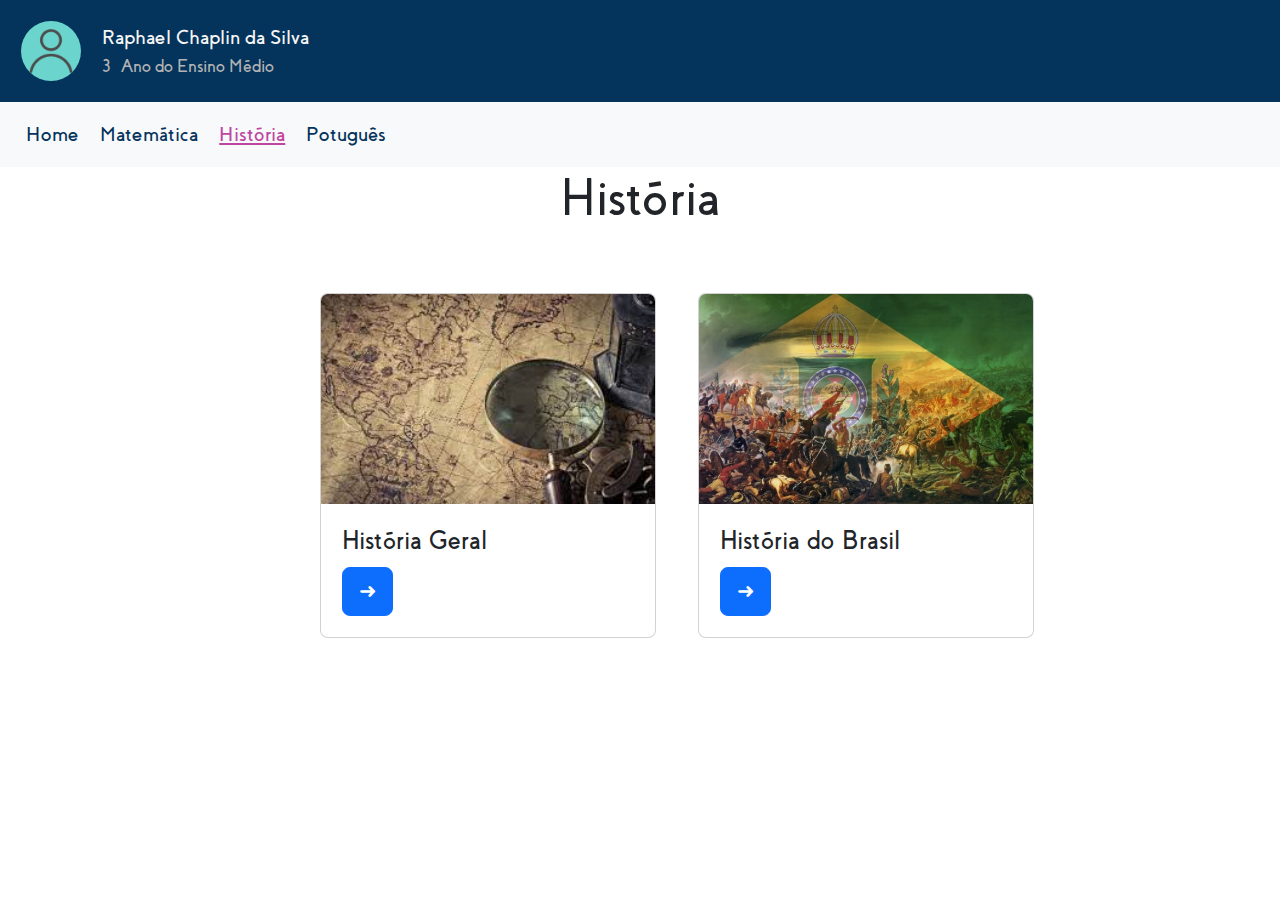
==== hist.html @ ba40ef39 "Passei projeto para o git" ====
<!DOCTYPE html>
<html lang="pt-br">

<head>
    <meta charset="UTF-8">
    <meta http-equiv="X-UA-Compatible" content="IE=edge">
    <meta name="viewport" content="width=device-width, initial-scale=1.0">
    <link rel="stylesheet" href="./css/bootstrap.min.css">
    <link rel="stylesheet" href="./style/style.css">
    <title>PROJETO GLART</title>
</head>

<body>
    <!--Menu-->
    <header id="section_header">
        <div><img src="images/aluno.png" alt="" id="img_perfil_estudante"></div>
        <div>
            <p>Raphael Chaplin da Silva</p>
            <p class="ano_aluno">3º Ano do Ensino Médio</p>
        </div>
    </header>
    <nav class="navbar navbar-expand-md bg-light">
        <div class="container-fluid">
            <button class="navbar-toggler" type="button" data-bs-toggle="collapse" data-bs-target="#navbarNavAltMarkup"
                aria-controls="navbarNavAltMarkup" aria-expanded="false" aria-label="Toggle navigation">
                <span class="navbar-toggler-icon"></span>
            </button>
            <span class="collapse navbar-collapse" id="navbarNavAltMarkup">
                <div class="navbar-nav">
                    <!--Links menu-->
                    <a class="nav-link" href="index.html">Home</a>
                    <a class="nav-link" href="mat.html">Matemática</a>
                    <a class="nav-link ativo" href="hist.html">História</a>
                    <a class="nav-link" href="port.html">Potuguês</a>
                </div>
            </span>
        </div>
    </nav>
    <main>
        <div class="titulo_materia">
            <h1>História</h1>
        </div>

        <div class="container ">
            <div class="row justify-content-center">
                <div class="col-6 my-4 playlist">
                    <div class="card playlist">
                        <img src="images/historiageral.jfif" class="card-img-top" alt="...">
                        <div class="card-body">
                          <h5 class="card-title">História Geral</h5>
                          <a href="html/histGeral.html" class="btn btn-primary"> ➜</a>
                        </div>
                    </div>
                </div>
                <div class="col-6 my-4 playlist">
                    <div class="card playlist">
                        <img src="images/historia-do-brasil.jpg" class="card-img-top" alt="...">
                        <div class="card-body">
                          <h5 class="card-title">História do Brasil</h5>
                          <a href="html/histBrasil.html" class="btn btn-primary"> ➜</a>
                        </div> 
                    </div>
                </div>
            </div>
        </div>

        </div>
    </main>
    <script src="./js/bootstrap.min.js"></script>
</body>

</html>
---- style/style.css ----
@font-face {
    font-family: 'Coves';
    src: url(../fonts/Coves-Bold/Coves\ Bold.otf);
}

* {
    margin: 0;
    padding: 0;
}
/*Cores*/
:root {
    --preto: #000;
    --azul_escuro: #04345C;
    --azul_claro: #6BD4CD;
    --roxo_detalhe: #BF46A0;
}
/*body*/

html {
    font-size: calc(16px + 0.390625vw);
}

body {
    /* background-color: var(--verde_escuro); */
    font-family: 'Coves';
}

p {
    margin-top: 0;
    margin-bottom: 0;
}

/*navbar*/
.navbar {
    transition: 0.4s;
    /* background-color: #3c5e45cb; */
    --bs-navbar-padding-y: 0.3rem;
}

.navbar-toggler-icon {
    display: flex;
    width: 1.5em;
    height: 1.5em;
    vertical-align: middle;
    background-image: url(../images/icone-menu.png);
    background-repeat: no-repeat;
    background-position: center;
    background-size: 100%;
}
.ativo {
    text-decoration: underline;
    color: var(--roxo_detalhe)!important;
}

.navbar-nav a {
    color: var(--azul_escuro);
}

.navbar-nav a:hover {
    color: var(--roxo_detalhe);
}



/* Cabeçalho */
#section_header{
    padding: 1em;
    display: flex;
    align-items: center;
    background-color: var(--azul_escuro);
}

.ano_aluno{
    font-size: 18px;
    color: rgb(179, 179, 179) !important;
}

#section_header p{
    color: whitesmoke;
}

#img_perfil_estudante {
    margin-right: 1em;
	background-color: var(--azul_claro);
    border-radius: 50%;
    height: 60px;
}

.titulo_materia {
    display: flex;
    justify-content: center;
}

/*Carrossel*/
.img-carrossel {
    object-fit: cover;
    height: 23rem;
    width: 100%;
}

#news_carrossel {
    display: flex;
    justify-content: center;
    margin: 1em 0;
}


/* Playlists */
.playlist{
    width: 16rem;
    margin: 1em;
}

.playlist img{
    height: 10rem;
    object-fit: cover;
}

/*iframes*/

iframe {
    width: 400px;
    height: 220px;
}

.videos div {
    margin: 1em 2em;
}

input[type=checkbox] {
    position: relative;
    cursor: pointer;
    width: 30px;
    height: 30px;
    border: solid;
    border-radius: 50%;
}

/*Pare da ProgressBar*/

#myProgress{
	margin: auto;
	width: 50%;
	background-color: rgb(161, 161, 161);
    border-radius: 20px;
}

#myBar {
	width: 50%;
	height: 30px;
	background-color: var(--azul_escuro);
    border-radius: 20px;
}



/*breakpoints*/

/* Medium devices (tablets, 768px and up) */
@media (min-width: 768px) {
    /*navbar*/
    .navbar {
        transition: 0.5s;
        background-color: #3c5e4500;
    }


    /*sect_sobre*/
    .cartao {
        max-width: 70%;
    }

    .cartao_esquerda {
        float: left;
    }

    .cartao_direita {
        float: right;
    }

    /* .img_cartao{
        border-radius: 0px 10px 10px 0px;
    } */
    #contato_container {
        max-width: 800px;
    }

    input[type="submit"]{
        min-width: 300px;
        transition: .5s;
    }
}
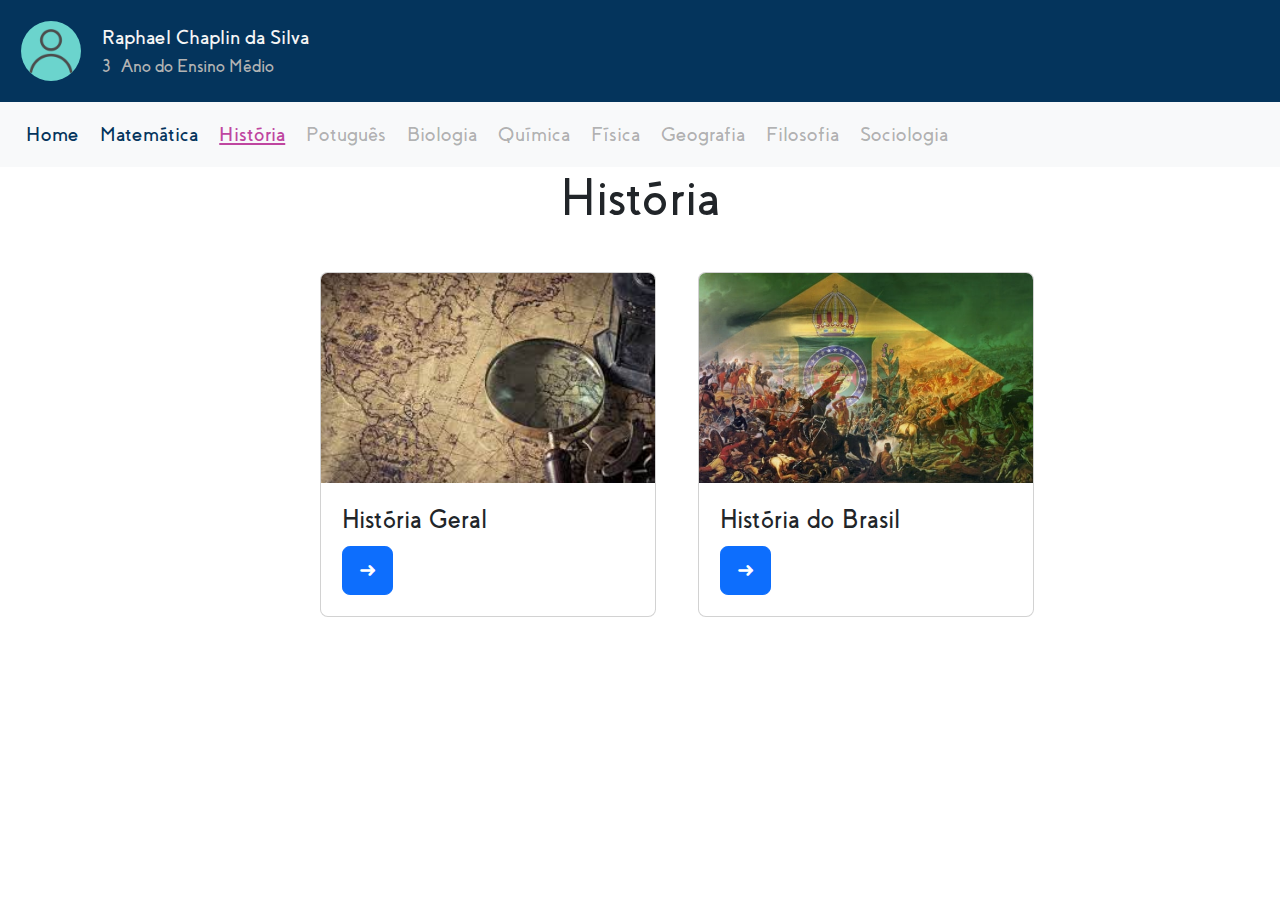
==== commit 14e0b3f6: "novas features" ====
--- a/hist.html
+++ b/hist.html
@@ -31,7 +31,13 @@
                     <a class="nav-link" href="index.html">Home</a>
                     <a class="nav-link" href="mat.html">Matemática</a>
                     <a class="nav-link ativo" href="hist.html">História</a>
-                    <a class="nav-link" href="port.html">Potuguês</a>
+                    <a class="nav-link disabled" href="#">Potuguês</a>
+                    <a class="nav-link disabled" href="#">Biologia</a>
+                    <a class="nav-link disabled" href="#">Química</a>
+                    <a class="nav-link disabled" href="#">Física</a>
+                    <a class="nav-link disabled" href="#">Geografia</a>
+                    <a class="nav-link disabled" href="#">Filosofia</a>
+                    <a class="nav-link disabled" href="#">Sociologia</a>
                 </div>
             </span>
         </div>
@@ -43,7 +49,7 @@
 
         <div class="container ">
             <div class="row justify-content-center">
-                <div class="col-6 my-4 playlist">
+                <div class="col-4 my-2 playlist">
                     <div class="card playlist">
                         <img src="images/historiageral.jfif" class="card-img-top" alt="...">
                         <div class="card-body">
@@ -52,7 +58,7 @@
                         </div>
                     </div>
                 </div>
-                <div class="col-6 my-4 playlist">
+                <div class="col-4 my-2 playlist">
                     <div class="card playlist">
                         <img src="images/historia-do-brasil.jpg" class="card-img-top" alt="...">
                         <div class="card-body">
--- a/style/style.css
+++ b/style/style.css
@@ -119,6 +119,7 @@
 /*iframes*/
 
 iframe {
+    transition: 0.5s;
     width: 400px;
     height: 220px;
 }
@@ -146,47 +147,62 @@
 }
 
 #myBar {
-	width: 50%;
+    transition: 0.5s;
+	width: 0%;
 	height: 30px;
-	background-color: var(--azul_escuro);
+	background-color: var(--azul_claro);
     border-radius: 20px;
 }
 
+#myBar p {
+    display: flex;
+    justify-content: end;
+    color: var(--azul_escuro);
+    padding-right: 10px;
+}
+
+footer {
+    background-color: var(--azul_claro);
+    padding: 2em 0;
+}
+
+footer section {
+    width: 80%;
+    margin: auto;
+    padding: 0.5em;
+    background-color: var(--azul_escuro);
+    border-radius: 30px;
+    color: whitesmoke;
+}
+
+footer section div {
+    margin: 1em;
+}
+
+footer img{
+    height: 3rem;
+}
+
+footer img:hover{
+    transition: 0.5s;
+    height: 3.3rem;
+}
+
+#logoInsta {
+    width: 3rem;
+    margin: auto;
+}
 
 
 /*breakpoints*/
 
 /* Medium devices (tablets, 768px and up) */
-@media (min-width: 768px) {
+@media (max-width: 768px) {
     /*navbar*/
-    .navbar {
-        transition: 0.5s;
-        background-color: #3c5e4500;
-    }
-
-
-    /*sect_sobre*/
-    .cartao {
-        max-width: 70%;
-    }
-
-    .cartao_esquerda {
-        float: left;
-    }
-
-    .cartao_direita {
-        float: right;
-    }
-
-    /* .img_cartao{
-        border-radius: 0px 10px 10px 0px;
-    } */
-    #contato_container {
-        max-width: 800px;
-    }
-
-    input[type="submit"]{
-        min-width: 300px;
-        transition: .5s;
+    iframe {
+        
+        width: 300px;
+        height: 170px;
+        
     }
 }